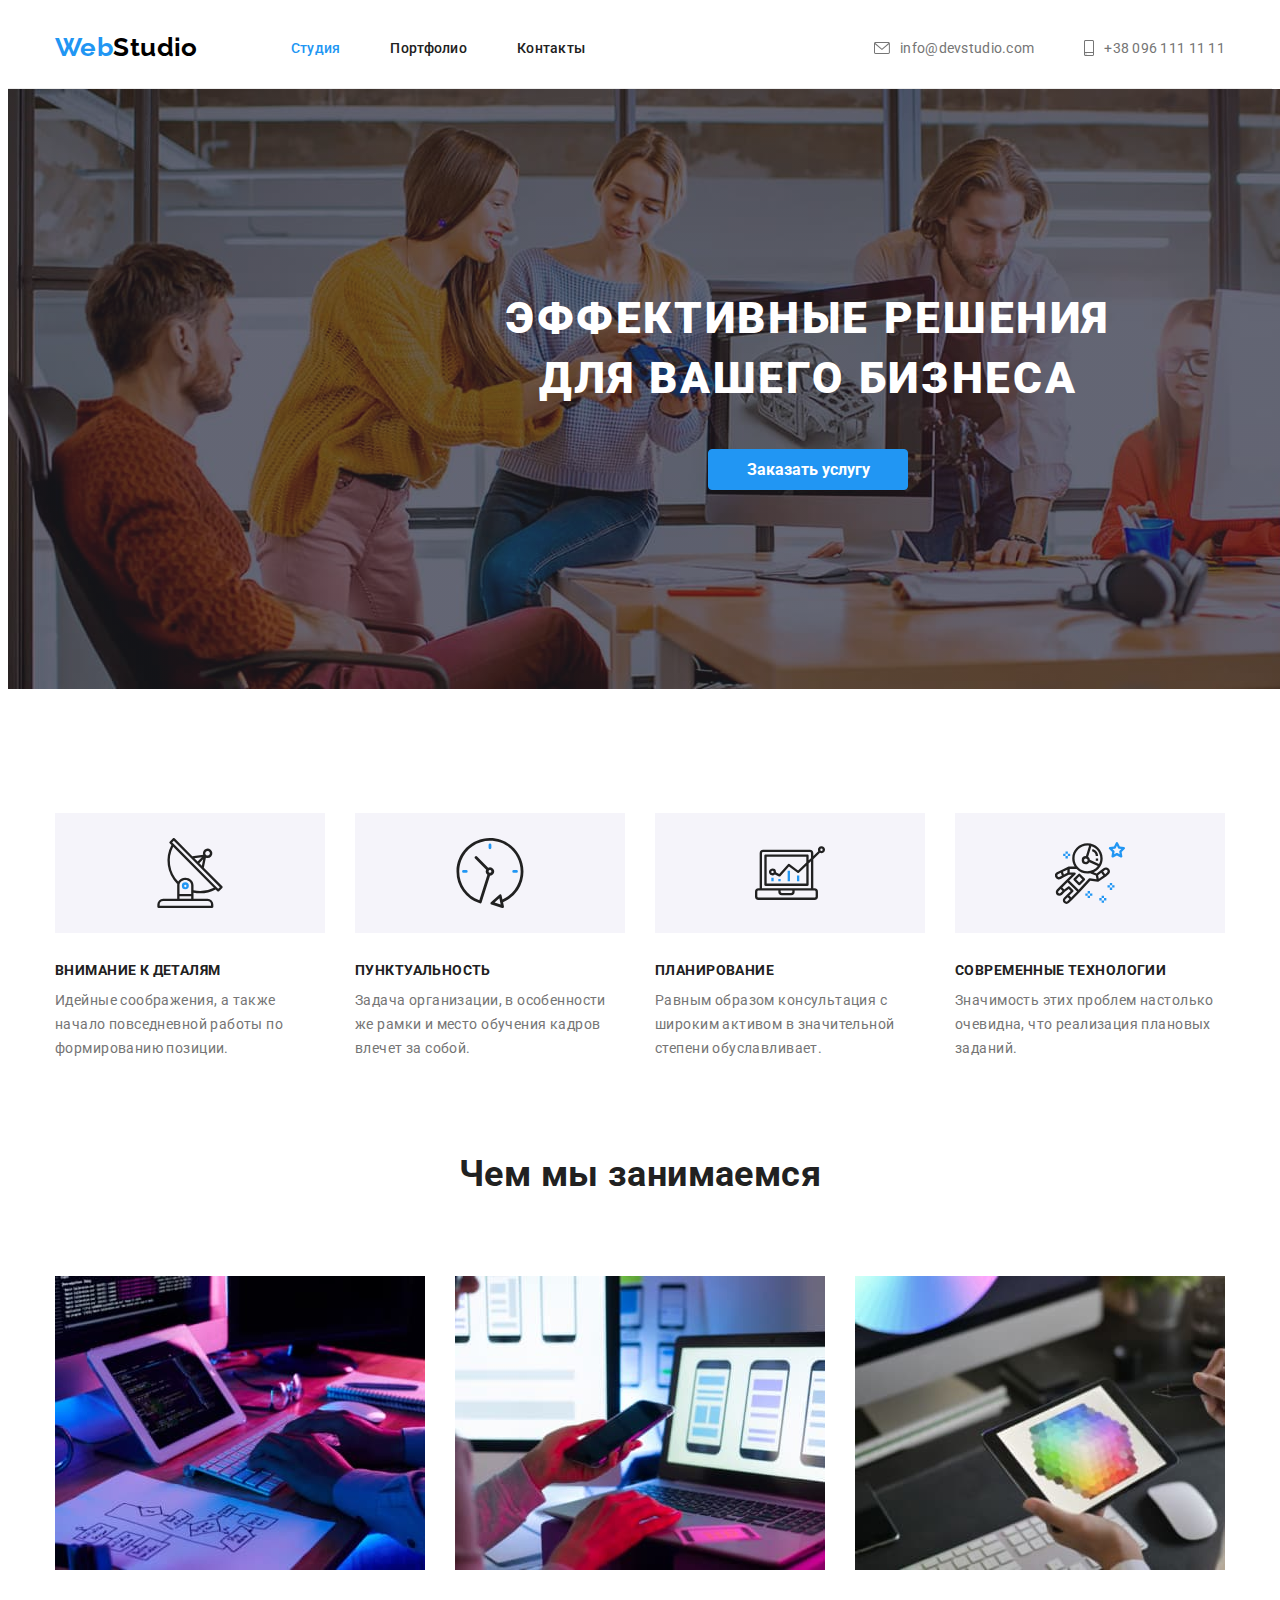
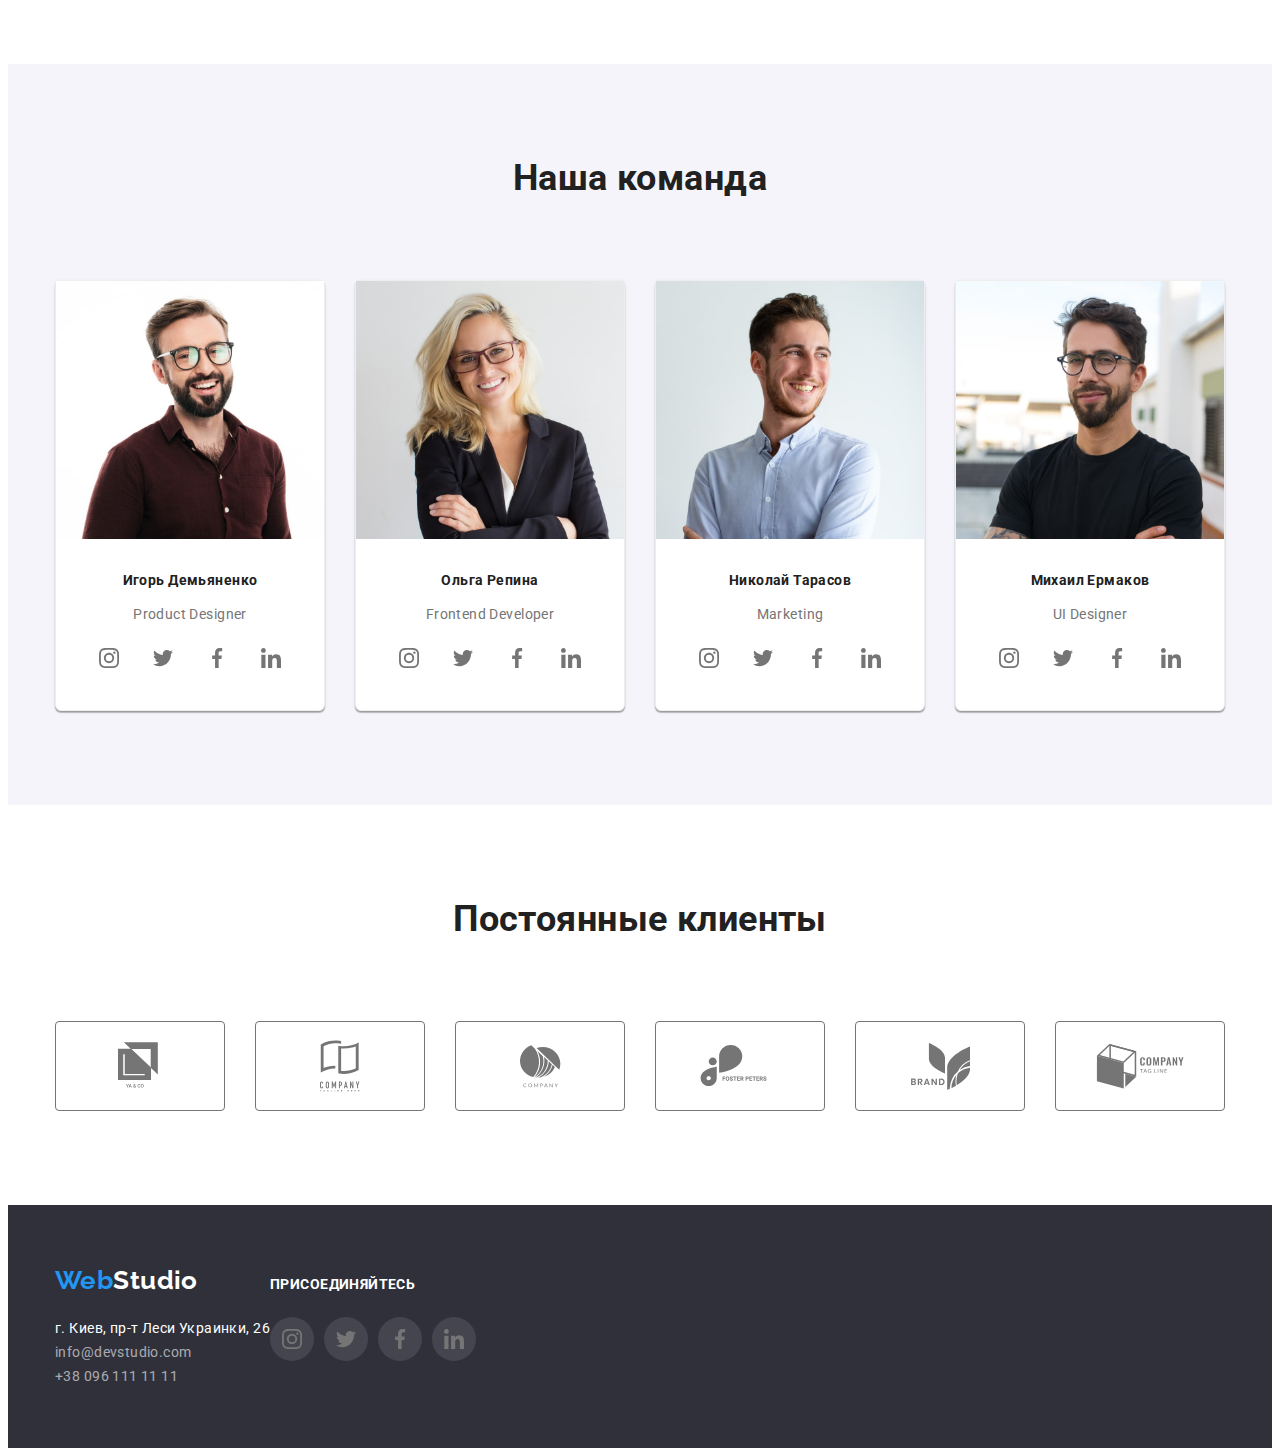
==== index.html @ 6d74dd29 "Start" ====
<!DOCTYPE html>
<html lang="ru">
<!-- сайт на русском языке -->

<head>
    <meta charset="UTF-8">
    <meta http-equiv="X-UA-Compatible" content="IE=edge">
    <meta name="viewport" content="width=device-width, initial-scale=1.0">

    <title>Главная</title>

    <link rel="stylesheet" href="https://cdnjs.cloudflare.com/ajax/libs/modern-normalize/1.0.0/modern-normalize.min.css" integrity="sha512-ISS7cAi1PEhQ8jnbJpJZMd29NlhNj4AWYyLOSp2CE/CsHxTCu+r+t0D2yoJudVrd0/8fTVPUVDzY5Tvli75u/g==" crossorigin="anonymous" />
    <link rel="preconnect" href="https://fonts.gstatic.com">
    <link href="https://fonts.googleapis.com/css2?family=Raleway:wght@700&family=Roboto:wght@400;500;700;900&display=swap" rel="stylesheet">
    <link rel="stylesheet" href="./css/styles.css">
</head>

<body>

    <!-- Header -->
    <header>
        <div class="container header-main">
            <div class="logo-container">
                <a href="index.html" class="logo-link"><span class="logo">Web</span><span
                        class="studio-up">Studio</span></a>
            </div>
            <nav class="site-nav">
                <ul class="navigation-set list">
                    <li class="nav-set-item"><a href="./index.html" class="navigation-links current">Студия</a></li>
                    <li class="nav-set-item"><a href="./portfolio.html" class="navigation-links">Портфолио</a></li>
                    <li class="nav-set-item"><a href="" class="navigation-links">Контакты</a></li>
                </ul>
            </nav>


            <ul class="list contacts-set">
                <li class="contacts-set-item">
                    <a href="mailto:info@devstudio.com" class="header-contacts">
                        <svg class="contact-set-icons envelope">
                            <use href="./images/icons.svg#envelope" width="16" height="12"></use>
                        </svg> info@devstudio.com
                    </a>
                </li>
                <li class="contacts-set-item"><a href="tel:+380961111111" class="header-contacts"><svg
                            class="contact-set-icons smartphone">
                            <use href="./images/icons.svg#smartphone" width="10" height="16"></use>
                        </svg>+38 096 111 11 11</a>
                </li>
            </ul>

        </div>
    </header>

    <!-- main content -->
    <main>

        <!-- HERO> -->
        <section class="hero-section overlay">
            <div class="container">
                <h1 class="hero-title">Эффективные решения <br> для вашего бизнеса</h1>
                <button type="button" class="main-button">
                    Заказать услугу
                </button>
            </div>
        </section>

        <!-- Advantages -->

        <section class="advantages-section section container">
            <h2 class="hidden">Наши преимущества</h2>
            <ul class="grid advantages-set list">
                <li class="grid-item advantages-set-item icon-antenna">
                    <div>
                        <h3 class="advantages-header">Внимание к деталям</h3>
                        <p class="advantages-paragraph">Идейные соображения, а также начало повседневной работы по формированию позиции.</p>
                    </div>
                </li>
                <li class="grid-item advantages-set-item icon-clock">
                    <div>
                        <h3 class="advantages-header">Пунктуальность</h3>
                        <p class="advantages-paragraph">Задача организации, в особенности же рамки и место обучения кадров влечет за собой.</p>
                    </div>
                </li>
                <li class="grid-item advantages-set-item icon-diagramm">
                    <div>
                        <h3 class="advantages-header">Планирование</h3>
                        <p class="advantages-paragraph">Равным образом консультация с широким активом в значительной степени обуславливает.
                        </p>
                    </div>
                </li>
                <li class="grid-item advantages-set-item icon-astronaut">
                    <div>
                        <h3 class="advantages-header">Современные технологии</h3>
                        <p class="advantages-paragraph">Значимость этих проблем настолько очевидна, что реализация плановых заданий.</p>
                    </div>
                </li>
            </ul>
        </section>

        <!-- Work -->

        <section class="work-section section">
            <h2 class="work-section-header">Чем мы занимаемся </h2>
            <div class="container">
                <ul class="grid work-set list">
                    <li class="grid-item work-set-item"><img src="./images/box_1.jpg" alt="Програмист работает на пк" width=370></li>
                    <li class="grid-item work-set-item"><img src="./images/box_2.jpg" alt="веб-дизайнеры разрабатывают интерфейс приложения на смартфон, " width=370></li>
                    <li class="grid-item work-set-item"><img src="./images/box_3.jpg" alt="дизайнер работает над цветовыми решениями на планшете " width=370></li>
                </ul>
            </div>
        </section>

        <!-- Team -->

        <section class="team-section section">
            <h2 class="team-section-header">Наша команда</h2>
            <div class="container">
                <ul class="grid team-set list">
                    <li class="grid-item team-set-item">
                        <img src="./images/team1.jpg" alt="Фото Продукт-дизайнера" Width=270>

                        <h4 class="teammates-names">Игорь Демьяненко</h4>
                        <p class="teammates-position">Product Designer</p>
                        <ul class="list social-icons-set">
                            <li class="social-icons-item ">
                                <a href="" class="social-icons-link">
                                    <svg class="social-icon" width="20" height="20">
                <use href="./images/icons.svg#instagram"></use>
            </svg>
                                </a>
                            </li>
                            <li class="social-icons-item">
                                <a href="" class="social-icons-link">
                                    <svg class="social-icon" width="20" height="20">
                <use href="./images/icons.svg#twitter"></use>
            </svg>
                                </a>
                            </li>
                            <li class="social-icons-item">
                                <a href="" class="social-icons-link">
                                    <svg class="social-icon" width="20" height="20">
                <use href="./images/icons.svg#facebook"></use>
            </svg>
                                </a>
                            </li>
                            <li class="social-icons-item">
                                <a href="" class="social-icons-link">
                                    <svg class="social-icon" width="20" height="20">
                <use href="./images/icons.svg#linkedin"></use>
            </svg>
                                </a>
                            </li>
                        </ul>
                    </li>
                    <li class="grid-item team-set-item">
                        <img src="./images/team2.jpg" alt="фото фронтэнд-разработчика" Width=270>

                        <h4 class="teammates-names">Ольга Репина</h4>
                        <p class="teammates-position">Frontend Developer</p>
                        <ul class="list social-icons-set">
                            <li class="social-icons-item ">
                                <a href="" class="social-icons-link">
                                    <svg class="social-icon" width="20" height="20">
                <use href="./images/icons.svg#instagram"></use>
            </svg>
                                </a>
                            </li>
                            <li class="social-icons-item">
                                <a href="" class="social-icons-link">
                                    <svg class="social-icon" width="20" height="20">
                <use href="./images/icons.svg#twitter"></use>
            </svg>
                                </a>
                            </li>
                            <li class="social-icons-item">
                                <a href="" class="social-icons-link">
                                    <svg class="social-icon" width="20" height="20">
                <use href="./images/icons.svg#facebook"></use>
            </svg>
                                </a>
                            </li>
                            <li class="social-icons-item">
                                <a href="" class="social-icons-link">
                                    <svg class="social-icon" width="20" height="20">
                <use href="./images/icons.svg#linkedin"></use>
            </svg>
                                </a>
                            </li>
                        </ul>
                    </li>

                    <li class="grid-item team-set-item">
                        <img src="./images/team3.jpg" alt="Фото специалиста по маркетингу" Width=270>
                        <h4 class="teammates-names">Николай Тарасов</h4>
                        <p class="teammates-position">Marketing</p>
                        <ul class="list social-icons-set">
                            <li class="social-icons-item ">
                                <a href="" class="social-icons-link">
                                    <svg class="social-icon" width="20" height="20">
                <use href="./images/icons.svg#instagram"></use>
            </svg>
                                </a>
                            </li>
                            <li class="social-icons-item">
                                <a href="" class="social-icons-link">
                                    <svg class="social-icon" width="20" height="20">
                <use href="./images/icons.svg#twitter"></use>
            </svg>
                                </a>
                            </li>
                            <li class="social-icons-item">
                                <a href="" class="social-icons-link">
                                    <svg class="social-icon" width="20" height="20">
                <use href="./images/icons.svg#facebook"></use>
            </svg>
                                </a>
                            </li>
                            <li class="social-icons-item">
                                <a href="" class="social-icons-link">
                                    <svg class="social-icon" width="20" height="20">
                <use href="./images/icons.svg#linkedin"></use>
            </svg>
                                </a>
                            </li>
                        </ul>
                    </li>
                    </li>
                    <li class="grid-item team-set-item">
                        <img src="./images/team4.jpg" alt="Фото дизайнера интерфейса" Width=270>
                        <h4 class="teammates-names">Михаил Ермаков</h4>
                        <p class="teammates-position">UI Designer</p>
                        <ul class="list social-icons-set">
                            <li class="social-icons-item ">
                                <a href="" class="social-icons-link">
                                    <svg class="social-icon" width="20" height="20">
                <use href="./images/icons.svg#instagram"></use>
            </svg>
                                </a>
                            </li>
                            <li class="social-icons-item">
                                <a href="" class="social-icons-link">
                                    <svg class="social-icon" width="20" height="20">
                <use href="./images/icons.svg#twitter"></use>
            </svg>
                                </a>
                            </li>
                            <li class="social-icons-item">
                                <a href="" class="social-icons-link">
                                    <svg class="social-icon" width="20" height="20">
                <use href="./images/icons.svg#facebook"></use>
            </svg>
                                </a>
                            </li>
                            <li class="social-icons-item">
                                <a href="" class="social-icons-link">
                                    <svg class="social-icon" width="20" height="20">
                <use href="./images/icons.svg#linkedin"></use>
            </svg>
                                </a>
                            </li>
                        </ul>
                    </li>

                </ul>
            </div>
        </section>

        <!-- Our clients -->

        <section class="clients-section section container">
            <h2 class="clients-section-header">Постоянные клиенты</h2>

            <ul class="list clients-section-list grid">
                <li class="clients-section-items grid-item">
                    <a href="" class="clients-section-link">
                        <svg class="clients-section-icon" width="44" height="49">
                        <use href="./images\icons.svg#logo1"></use>
                    </svg>
                    </a>
                </li>
                <li class="clients-section-items grid-item">
                    <a href="" class="clients-section-link">
                        <svg class="clients-section-icon" width="40" height="52">
                            <use href="./images\icons.svg#logo2"></use>
                        </svg>
                    </a>
                </li>
                <li class="clients-section-items grid-item">
                    <a href="" class="clients-section-link">
                        <svg class="clients-section-icon" width="41" height="43">
                            <use href="./images\icons.svg#logo3"></use>
                        </svg>
                    </a>
                </li>
                <li class="clients-section-items grid-item">
                    <a href="" class="clients-section-link">
                        <svg class="clients-section-icon" width="80" height="42">
                            <use href="./images\icons.svg#logo4"></use>
                        </svg>
                    </a>
                </li>
                <li class="clients-section-items grid-item">
                    <a href="" class="clients-section-link">
                        <svg class="clients-section-icon" width="59" height="47">
                            <use href="./images\icons.svg#logo5"></use>
                        </svg>
                    </a>
                </li>
                <li class="clients-section-items grid-item">
                    <a href="" class="clients-section-link">
                        <svg class="clients-section-icon" width="89" height="45">
                            <use href="./images\icons.svg#logo6"></use>
                        </svg>
                    </a>
                </li>
            </ul>

        </section>
    </main>

    <!-- Footer -->

    <footer class="main-footer">
        <div class="footer-structure container">
            <div class="footer-info">
                <div class="footer-logo">
                    <a href="index.html" class="logo-link"><span class="logo">Web</span><span
        class="studio-down">Studio</span></a>
                </div>
                <div class="footer-address">
                    <address><span class="actual-address">г. Киев, пр-т Леси Украинки, 26 </span><br>
    <a href="mailto:info@devstudio.com" class="footer-contacts">info@devstudio.com</a><br>
    <a href="tel:+380961111111" class="footer-contacts">+38 096 111 11 11</a>
</address>
                </div>
            </div>
            <div class="footer-social-links">
                <p class="join">присоединяйтесь</p>
                <ul class="list social-icons-set">
                    <li class="social-icons-item ">
                        <a href="" class="social-icons-link">
                            <svg class="social-icon" width="20" height="20">
    <use href="./images/icons.svg#instagram"></use>
</svg>
                        </a>
                    </li>
                    <li class="social-icons-item">
                        <a href="" class="social-icons-link">
                            <svg class="social-icon" width="20" height="20">
    <use href="./images/icons.svg#twitter"></use>
</svg>
                        </a>
                    </li>
                    <li class="social-icons-item">
                        <a href="" class="social-icons-link">
                            <svg class="social-icon" width="20" height="20">
    <use href="./images/icons.svg#facebook"></use>
</svg>
                        </a>
                    </li>
                    <li class="social-icons-item">
                        <a href="" class="social-icons-link">
                            <svg class="social-icon" width="20" height="20">
    <use href="./images/icons.svg#linkedin"></use>
</svg>
                        </a>
                    </li>
                </ul>
            </div>
        </div>
    </footer>


</body>

</html>
---- css/styles.css ----
:root {
  --main-color: #2f303a;
  --important-text-color: #212121;
  --common-text-color: #757575;
  --secondary-text-color: rgba(255, 255, 255, 0.6);
  --important-color: #ffffff;
  --accent-color: #2196f3;
  --background-color-main: #e5e5e5;
  --background-color-secondary: #f5f4fa;
  --borders-color: #eeeeee;
  --grid-item: 3;
}

html {
  box-sizing: border-box;
}

*,
*::after,
*::before {
  box-sizing: inherit;
}

body {
  font-family: Roboto, sans-serif;
  font-style: normal;
  font-weight: 400;
  font-size: 14px;
  line-height: 1.7;
  letter-spacing: 0.03em;
  color: var(--common-text-color);
}

ul.list {
  list-style-type: none;
  padding-left: 0;
  margin-top: 0;
  margin-bottom: 0;
}

img {
  display: block;
  max-width: 100%;
  height: auto;
}

.hidden {
  position: absolute !important;
  clip: rect(1px 1px 1px 1px);
  clip: rect(1px, 1px, 1px, 1px);
  padding: 0 !important;
  border: 0 !important;
  height: 1px !important;
  width: 1px !important;
  overflow: hidden;
}

.section {
  padding-top: 94px;
  padding-bottom: 94px;
}

.container {
  margin-left: auto;
  margin-right: auto;
  width: 1200px;
  padding-left: 15px;
  padding-right: 15px;
}

.grid {
  display: flex;
  flex-wrap: wrap;
  margin-left: -30px;
  margin-top: -30px;
}

.grid-item {
  flex-basis: calc((100% - 30px * var(--grid-item)) / var(--grid-item));
  margin-left: 30px;
  margin-top: 30px;
}

h1,
h2,
h3,
p {
  margin: 0px;
}

/* header styles */

header {
  background-color: var(--important-color);
  border-bottom: 1px solid #ececec;
}

.header-main {
  display: flex;
  align-items: center;
  height: 80px;
}

.logo {
  font-family: Raleway;
  font-weight: 700;
  font-size: 26px;
  line-height: 1.2;
  color: var(--accent-color);
}

.studio-up {
  font-family: Raleway;
  font-weight: 700;
  font-size: 26px;
  line-height: 1.2;
  color: #000000;
}

.logo-link {
  text-decoration: none;
}

.header-contacts {
  display: flex;
  color: var(--common-text-color);
  text-decoration: none;
  padding-top: 32px;
  padding-bottom: 32px;
  align-items: center;
}

.contact-set-icons {
  display: flex;
  fill: currentColor;
  margin-right: 10px;
}

.contacts-set .contacts-set-item:not(:first-child) {
  margin-left: 50px;
}

.contacts-set-item {
  display: flex;
  align-items: center;
}

.header-contacts:hover,
.header-contacts:focus {
  color: var(--accent-color);
  fill: var(--accent-color);
}

.envelope {
  width: 16px;
  height: 12px;
}

.smartphone {
  width: 10px;
  height: 16px;
}

ul.list.contacts-set {
  display: inline-flex;
  margin-left: auto;
}

.site-nav {
  margin-left: 93px;
}

.site-nav,
.header-contacts {
  line-height: 1.2;
  letter-spacing: 0.02em;
}

.site-nav .nav-set-item:not(:first-child) {
  margin-left: 50px;
}

.navigation-set {
  display: flex;
}

.navigation-links:hover,
.navigation-links:focus {
  color: var(--accent-color);
}

.navigation-links {
  display: block;
  font-weight: 500;
  font-size: 14px;
  color: var(--important-text-color);
  text-decoration: none;
  padding-top: 32px;
  padding-bottom: 32px;
}

.navigation-links.current {
  color: var(--accent-color);
}

/* main styles */

/* Hero Section styles */

.hero-section {
  background-color: var(--main-color);
  min-width: 1600px;
  color: var(--important-color);

  margin-top: 0;
  text-align: center;
  height: 600px;
  /* padding-top: 200px; */
}

.hero-title {
  font-weight: 900;
  font-size: 44px;
  line-height: 1.36;
  letter-spacing: 0.06em;
  text-transform: uppercase;
  margin-top: 0px;
  margin-bottom: 40px;
  padding-top: 200px;
  /* outline: 1px solid red; */
}

.overlay {
  height: 600px;
  max-width: 1600px;
  margin-left: auto;
  margin-right: auto;
  background-size: cover;
  background-position: center;
  background-image: linear-gradient(
      to right,
      rgba(47, 48, 58, 0.4),
      rgba(47, 48, 58, 0.4)
    ),
    url(../images/Hero_img.jpg);
}

.main-button {
  display: inline-block;
  background-color: var(--accent-color);
  color: var(--important-color);
  cursor: pointer;
  min-width: 200px;
  padding: 10px 32px;
  font-size: 16px;
  font-weight: 700;
  font-family: inherit;
  border: 1px solid var(--accent-color);
  text-align: center;
  border-radius: 4px;
  margin-bottom: 200px;
}

/* Advantages section styles */

.advantages-section,
.work-section {
  background-color: var(--important-color);
  /* outline: 1px solid blue; */
}

.advantages-section {
  /* margin-bottom: 94px; */
}

.advantages-set .advantages-set-item:not(:first-child) {
  margin-left: 30px;
}

.advantages-header {
  font-weight: 700;
  font-size: 14px;
  line-height: 1.14;
  text-transform: uppercase;
  color: var(--important-text-color);
  padding-top: 30px;
  padding-bottom: 10px;
}

.advantages-set-item .advantages-paragraph {
  margin-top: 0;
  margin-bottom: 0;
}

.advantages-set-item::before {
  content: '';
  display: block;
  height: 120px;
  background-color: var(--background-color-secondary);
  background-size: contain;
  background-repeat: no-repeat;
  background-position: center;
}

.icon-antenna::before {
  background-image: url(../images/antenna_1.svg);
  background-size: 70px;
}

.icon-clock::before {
  background-image: url(../images/clock_1.svg);
  background-size: 70px;
}

.icon-diagramm::before {
  background-image: url(../images/diagram_1.svg);
  background-size: 70px;
}

.icon-astronaut::before {
  background-image: url(../images/astronaut_1.svg);
  background-size: 70px;
}

.advantages-set {
  --grid-item: 4;
}

/* Work section styles*/

.work-section-header,
.team-section-header,
.clients-section-header {
  font-weight: 700;
  font-size: 36px;
  line-height: 1.16;
  text-align: center;
  color: var(--important-text-color);
  margin-top: 0px;
  margin-bottom: 50px;
}

.work-section {
  padding-top: 0;
}

/* Team section styles*/

.team-section {
  background-color: var(--background-color-secondary);
}

.team-set {
  display: flex;
}

.team-set-item {
  display: block;
  text-align: center;
  background-color: var(--important-color);
  border: 1px solid var(--borders-color);
  border-radius: 6px;
  --grid-item: 4;
  padding-bottom: 30px;
  box-shadow: 0px 2px 1px rgba(0, 0, 0, 0.2), 0px 1px 1px rgba(0, 0, 0, 0.14),
    0px 1px 3px rgba(0, 0, 0, 0.12);
}

.teammates-names {
  color: var(--important-text-color);
  margin-top: 30px;
  margin-bottom: 10px;
  text-align: center;
}

.teammates-position {
  text-align: center;
  margin-top: 0;
  margin-bottom: 10px;
}

.social-icons-set {
  display: inline-flex;
}

.social-icons-item {
}

.social-icons-link {
  display: flex;
  justify-content: center;
  align-items: center;
  fill: var(--common-text-color);
  background-color: rgba(255, 255, 255, 0.1);
  border-radius: 50%;
  width: 44px;
  height: 44px;
}

.social-icons-link:hover,
.social-icons-link:focus {
  fill: var(--important-color);
  background-color: var(--accent-color);
}

.social-icons-item + .social-icons-item {
  margin-left: 10px;
}

/* Clients section styles */

ul.list.clients-section-list {
  display: inline-flex;
}

.clients-section-icon {
}

.clients-section-items {
  --grid-item: 6;
}

.clients-section-link {
  display: flex;
  justify-content: center;
  align-items: center;
  width: 170px;
  height: 90px;
  fill: var(--common-text-color);
  border: 1px solid var(--common-text-color);
  border-radius: 4px;
}

.clients-section-link:hover,
.clients-section-link:focus {
  fill: var(--accent-color);
  border: 1px solid var(--accent-color);
}

/* Portfolio page styles */

.filter-buttons {
  display: flex;
  justify-content: center;
}

.filter {
  padding-top: 94px;
  padding-bottom: 34px;
}

.filter-buttons .filter-buttons-item:not(:first-child) {
  margin-left: 8px;
}

.simple-button {
  display: inline-block;
  background-color: var(--background-color-secondary);
  color: var(--important-text-color);
  font-family: inherit;
  font-weight: 500;
  font-size: 16px;
  line-height: 1.6;
  text-align: center;
  cursor: pointer;
  border-radius: 4px;
  border: 1px solid transparent;
  min-width: 75px;
  padding: 6px 22px;
}

.simple-button:hover,
.simple-button:focus {
  background-color: var(--accent-color);
  color: var(--important-color);
  border: 1px solid var(--accent-color);
  box-shadow: 0px 2px 2px rgba(0, 0, 0, 0.12), 0px 1px 2px rgba(0, 0, 0, 0.08),
    0px 3px 1px rgba(0, 0, 0, 0.1);
}

.examples-set-items {
  border: 1px solid var(--borders-color);
  --grid-item: 3;
  padding-bottom: 20px;
}

.examples-set-items:hover {
  box-shadow: 1px 4px 6px rgba(0, 0, 0, 0.16), 0px 4px 4px rgba(0, 0, 0, 0.06),
    0px 1px 1px rgba(0, 0, 0, 0.12);
}

.examples {
  padding-bottom: 94px;
}

.product-header {
  font-weight: 700;
  font-size: 18px;
  line-height: 2;
  letter-spacing: 0.06em;
  color: var(--important-text-color);
  margin-top: 0px;
  margin-bottom: 0px;
  padding-left: 24px;
  padding-right: 24px;
  padding-top: 20px;
}

.product-description {
  font-size: 16px;
  line-height: 1.87;
  margin-top: 0px;
  margin-bottom: 0px;
  padding-left: 24px;
  padding-right: 24px;
}

/* footer styles */

.main-footer {
  background-color: var(--main-color);
  padding-top: 60px;
  padding-bottom: 60px;
}

.footer-logo {
  margin-bottom: 20px;
}

.studio-down {
  font-family: Raleway;
  font-weight: 700;
  font-size: 26px;
  line-height: 1.2;
  color: var(--important-color);
}

.actual-address {
  color: var(--important-color);
  font-style: normal;
}

.footer-contacts {
  color: var(--secondary-text-color);
  text-decoration: none;
  font-style: normal;
}

.footer-contacts:hover,
.footer-contacts:focus {
  color: var(--accent-color);
}

.footer-structure {
  display: flex;
  align-items: baseline;
}

.join {
  color: var(--important-color);
  text-transform: uppercase;
  font-weight: 700;
  margin-bottom: 20px;
}

.footer-info,
.footer-social-links {
  flex-basis: calc((50%-45px) / 2);
}
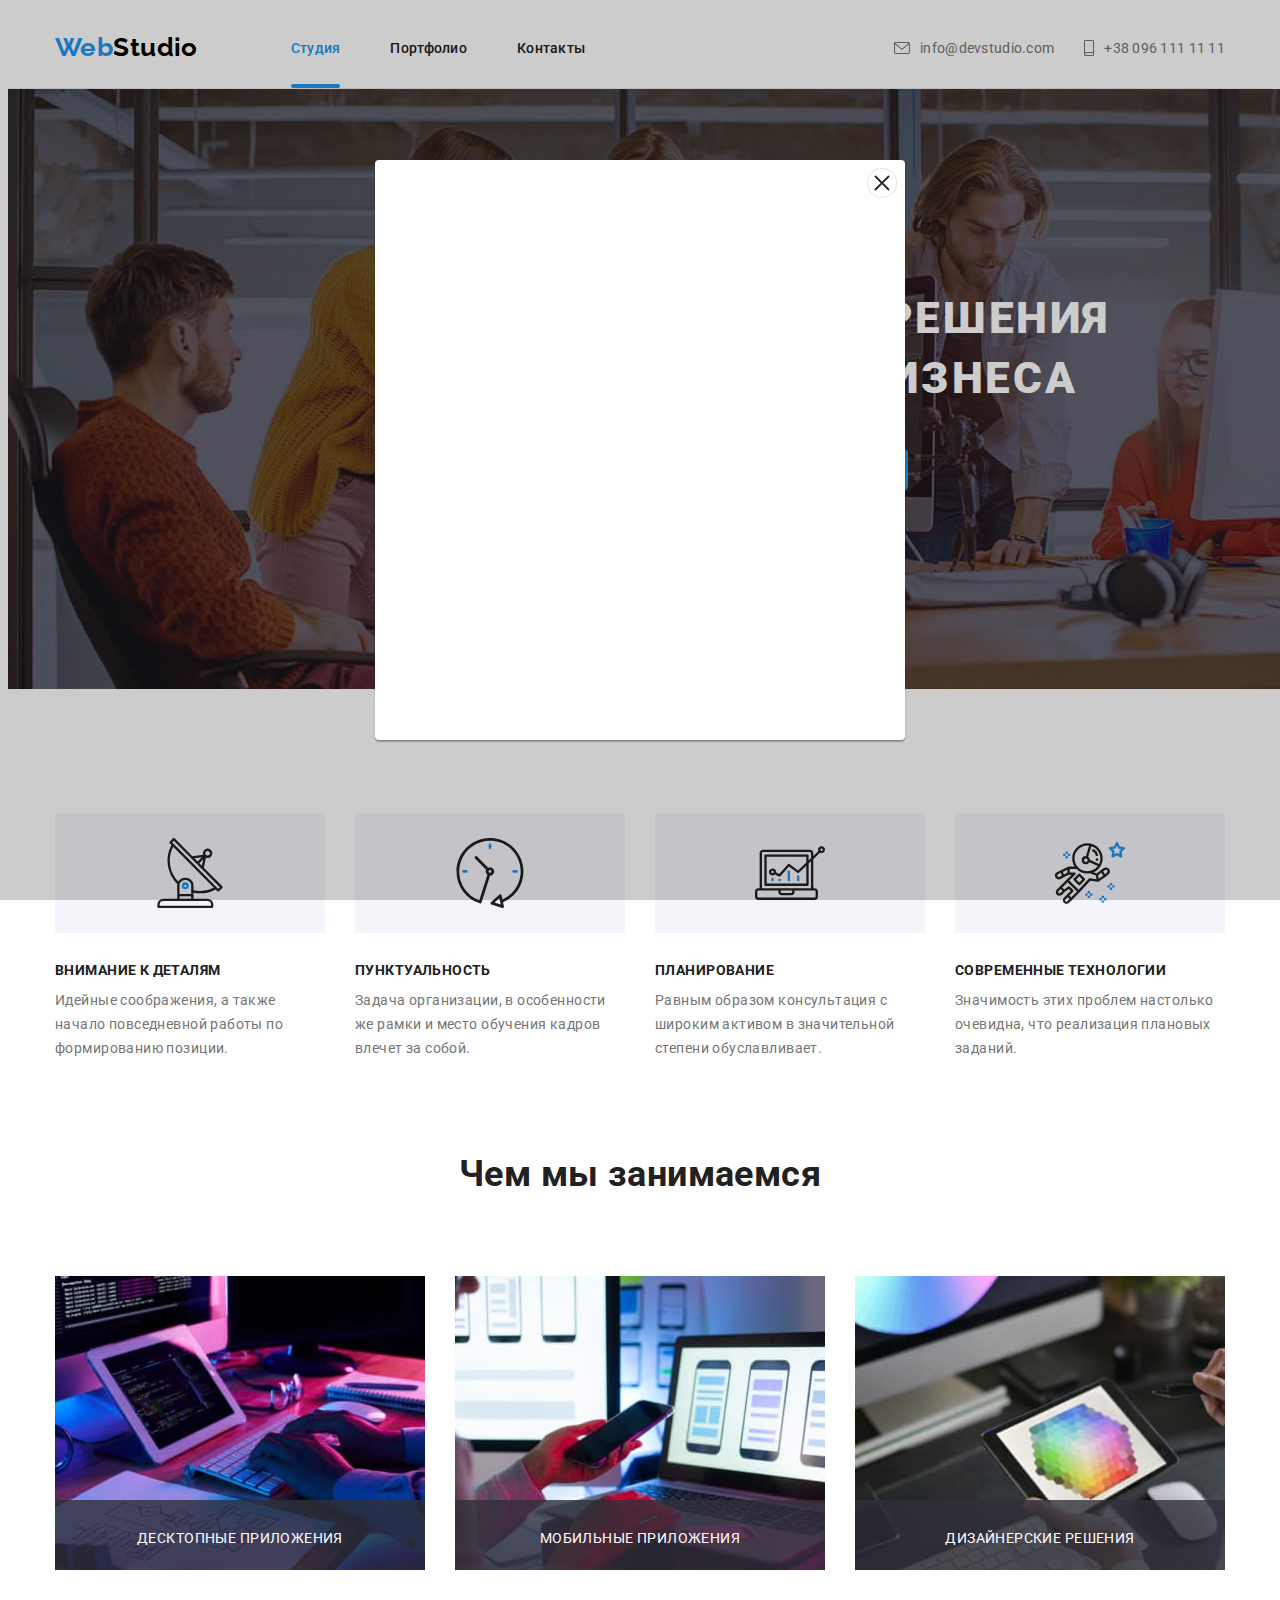
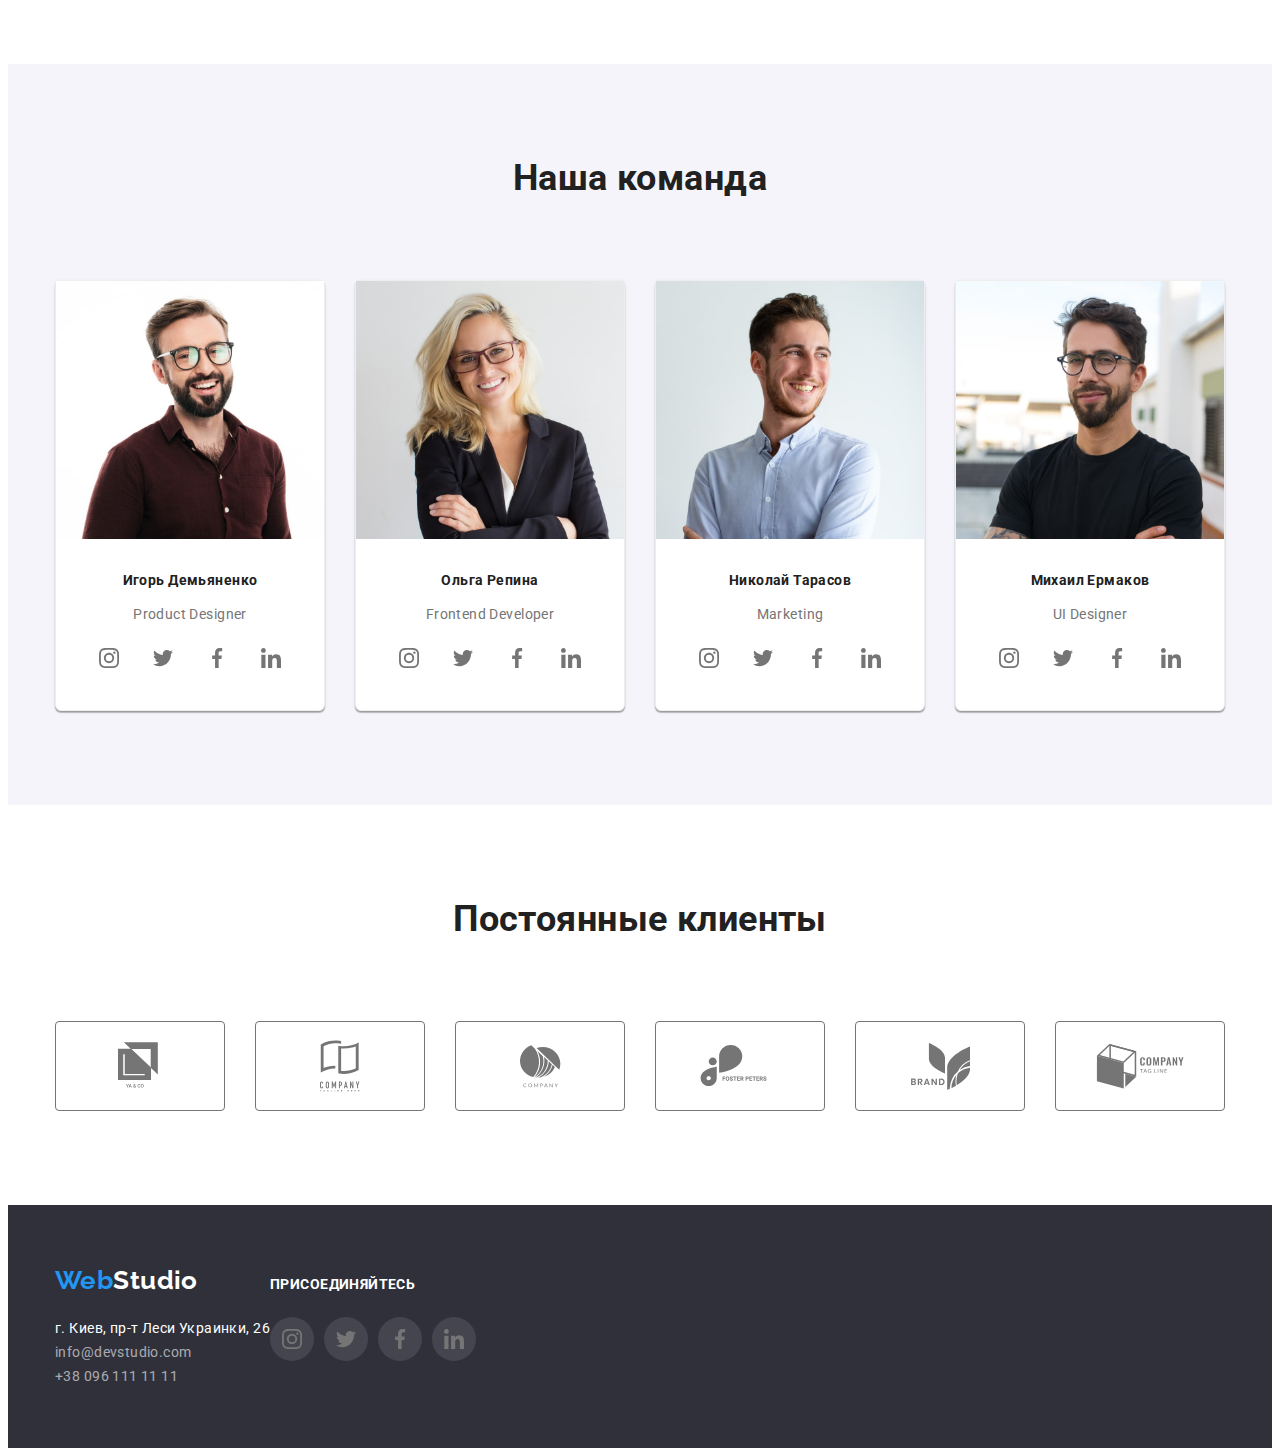
==== commit 6877c842: "modal add" ====
--- a/index.html
+++ b/index.html
@@ -58,11 +58,18 @@
         <section class="hero-section overlay">
             <div class="container">
                 <h1 class="hero-title">Эффективные решения <br> для вашего бизнеса</h1>
-                <button type="button" class="main-button">
+                <button type="button" class="main-button" data-modal-open>
                     Заказать услугу
                 </button>
             </div>
         </section>
+        <div class="backdrop " data-modal>
+            <div class="modal-window">
+                <button type="button" class="close-button" data-modal-close><svg class="icon-close" width="18" height="18">
+                    <use href="./images/icons.svg#icon-close"></use>
+                </svg></button>
+            </div>
+        </div>
 
         <!-- Advantages -->
 
@@ -103,9 +110,9 @@
             <h2 class="work-section-header">Чем мы занимаемся </h2>
             <div class="container">
                 <ul class="grid work-set list">
-                    <li class="grid-item work-set-item"><img src="./images/box_1.jpg" alt="Програмист работает на пк" width=370></li>
-                    <li class="grid-item work-set-item"><img src="./images/box_2.jpg" alt="веб-дизайнеры разрабатывают интерфейс приложения на смартфон, " width=370></li>
-                    <li class="grid-item work-set-item"><img src="./images/box_3.jpg" alt="дизайнер работает над цветовыми решениями на планшете " width=370></li>
+                    <li class="grid-item work-set-item"><img src="./images/box_1.jpg" alt="Програмист работает на пк" width=370><p class="work-section-caption">Десктопные приложения</p></li>
+                    <li class="grid-item work-set-item"><img src="./images/box_2.jpg" alt="веб-дизайнеры разрабатывают интерфейс приложения на смартфон, " width=370><p class="work-section-caption">Мобильные приложения</p></li>
+                    <li class="grid-item work-set-item"><img src="./images/box_3.jpg" alt="дизайнер работает над цветовыми решениями на планшете " width=370><p class="work-section-caption">Дизайнерские решения</p></li>
                 </ul>
             </div>
         </section>
@@ -370,7 +377,7 @@
         </div>
     </footer>
 
-
+<script src="./JavaScript/modal.js"></script>
 </body>
 
 </html>--- a/css/styles.css
+++ b/css/styles.css
@@ -137,7 +137,7 @@
 }
 
 .contacts-set .contacts-set-item:not(:first-child) {
-  margin-left: 50px;
+  margin-left: 30px;
 }
 
 .contacts-set-item {
@@ -191,6 +191,7 @@
 
 .navigation-links {
   display: block;
+  position: relative;
   font-weight: 500;
   font-size: 14px;
   color: var(--important-text-color);
@@ -203,7 +204,67 @@
   color: var(--accent-color);
 }
 
+.current::after {
+  content: '';
+  position: absolute;
+  bottom: 0;
+  display: block;
+  width: 100%;
+  height: 4px;
+  background-color: var(--accent-color);
+  border-radius: 2px;
+}
+
 /* main styles */
+/* Modal window */
+.backdrop {
+  position: fixed;
+  background-color: rgba(0, 0, 0, 0.2);
+  top: 0;
+  bottom: 0;
+  left: 0;
+  right: 0;
+  opacity: 1;
+  z-index: 2;
+}
+.backdrop.is-hidden {
+  opacity: 0;
+  pointer-events: none;
+}
+
+.modal-window {
+  position: absolute;
+  top: 50%;
+  left: 50%;
+  min-width: 530px;
+  min-height: 580px;
+  transform: translate(-50%, -50%);
+  z-index: 3;
+  background-color: var(--important-color);
+  border-radius: 4px;
+  box-shadow: 0px 1px 3px rgba(0, 0, 0, 0.12), 0px 1px 1px rgba(0, 0, 0, 0.14),
+    0px 2px 1px rgba(0, 0, 0, 0.2);
+}
+.close-button {
+  display: flex;
+  position: absolute;
+  right: 8px;
+  top: 8px;
+  width: 30px;
+  height: 30px;
+  padding: 0px;
+  border: 1px solid rgba(0, 0, 0, 0.1);
+  border-radius: 50%;
+  background-color: var(--important-color);
+  justify-content: center;
+  align-items: center;
+  fill: var(--important-text-color);
+}
+
+.close-button:hover,
+.close-button:focus {
+  fill: var(--accent-color);
+}
 
 /* Hero Section styles */
 
@@ -343,7 +404,21 @@
 .work-section {
   padding-top: 0;
 }
-
+.work-set-item {
+  position: relative;
+}
+.work-section-caption {
+  position: absolute;
+  text-align: center;
+  padding-top: 27px;
+  bottom: 0;
+  width: 100%;
+  height: 70px;
+  background-color: rgba(47, 48, 58, 0.8);
+  z-index: 1;
+  color: var(--important-color);
+  text-transform: uppercase;
+}
 /* Team section styles*/
 
 .team-section {
@@ -476,6 +551,7 @@
   border: 1px solid var(--accent-color);
   box-shadow: 0px 2px 2px rgba(0, 0, 0, 0.12), 0px 1px 2px rgba(0, 0, 0, 0.08),
     0px 3px 1px rgba(0, 0, 0, 0.1);
+  transition: transform 250ms cubic-bezier(0.4, 0, 0.2, 1);
 }
 
 .examples-set-items {
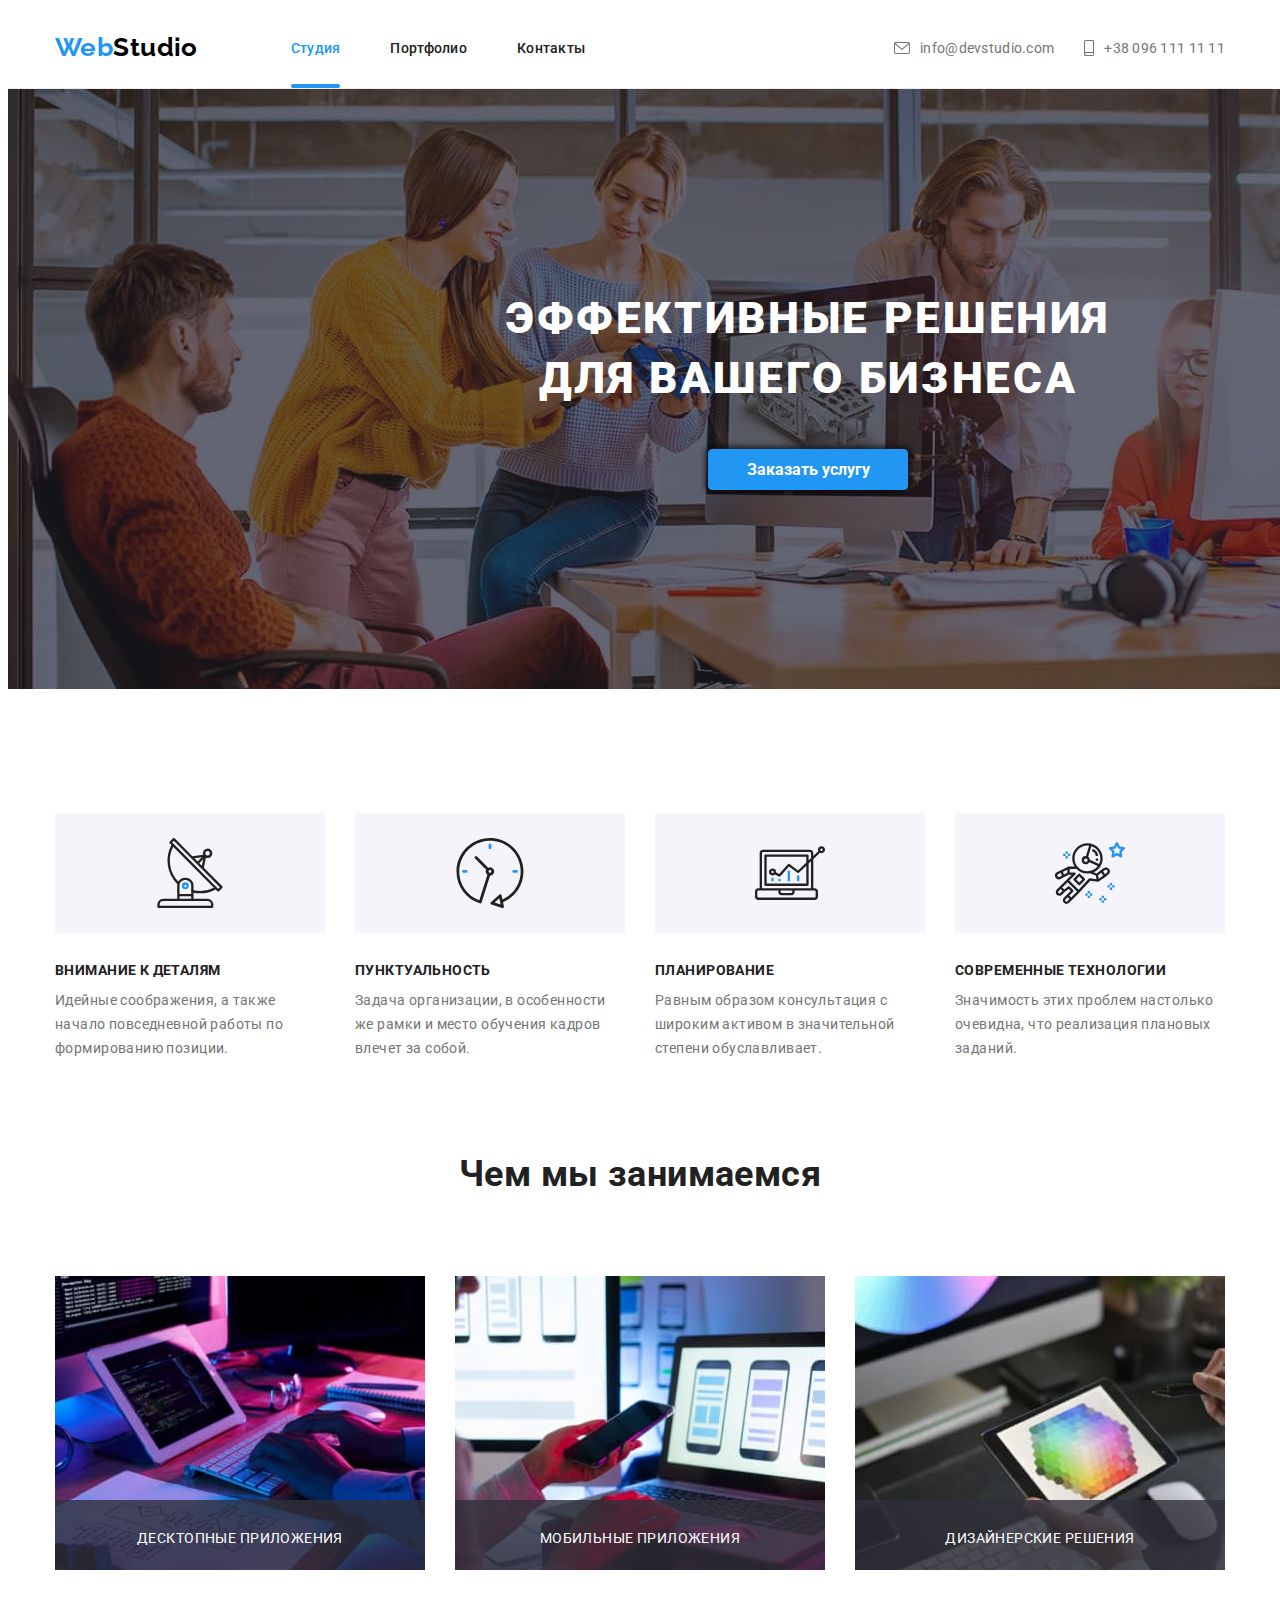
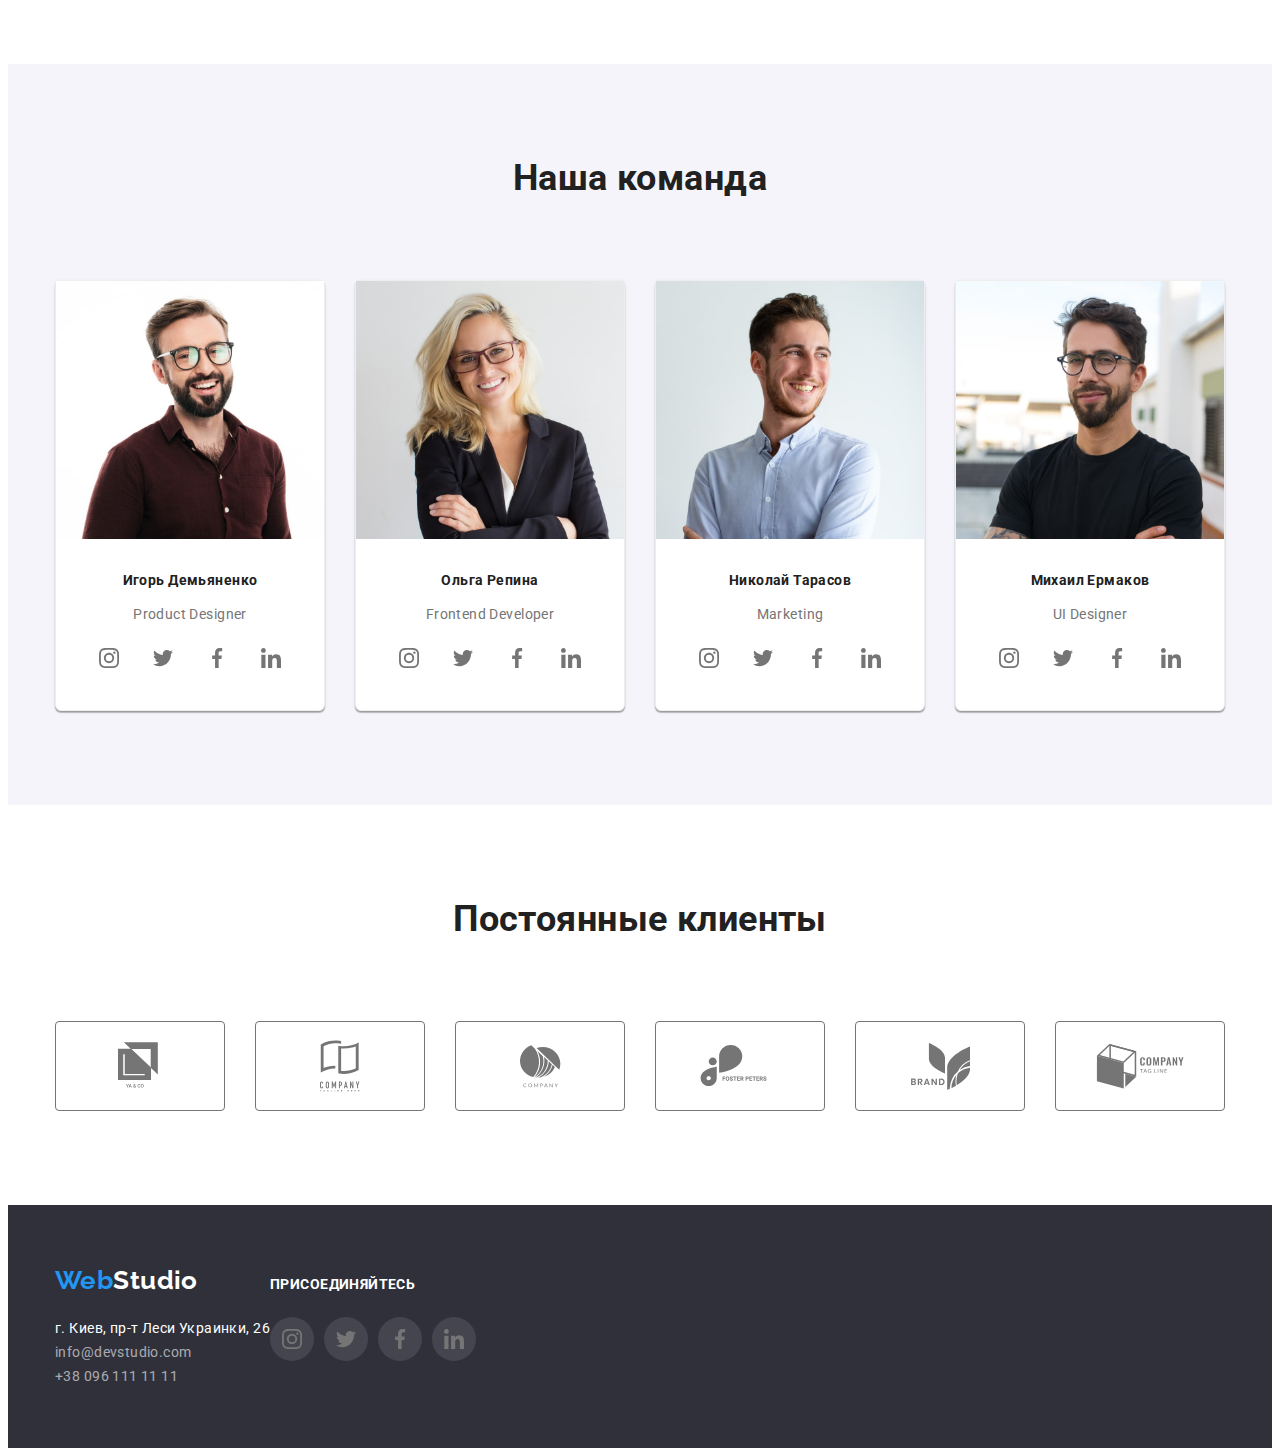
==== commit 5f233fa1: "animation added" ====
--- a/index.html
+++ b/index.html
@@ -63,7 +63,7 @@
                 </button>
             </div>
         </section>
-        <div class="backdrop " data-modal>
+        <div class="backdrop is-hidden" data-modal>
             <div class="modal-window">
                 <button type="button" class="close-button" data-modal-close><svg class="icon-close" width="18" height="18">
                     <use href="./images/icons.svg#icon-close"></use>
--- a/css/styles.css
+++ b/css/styles.css
@@ -226,9 +226,13 @@
   right: 0;
   opacity: 1;
   z-index: 2;
+  transform: scale(1);
+  transition: opacity 250ms cubic-bezier(0.4, 0, 0.2, 1),
+    transform 250ms cubic-bezier(0.4, 0, 0.2, 1);
 }
 .backdrop.is-hidden {
   opacity: 0;
+  transform: scale(0);
   pointer-events: none;
 }
 
@@ -320,6 +324,11 @@
   text-align: center;
   border-radius: 4px;
   margin-bottom: 200px;
+  box-shadow: 0 0 5px 3px #03050a9f;
+  transition: box-shadow 100ms cubic-bezier(0.4, 0, 0.2, 1);
+}
+.main-button:active {
+  box-shadow: inset 0 0 5px 3px #34495e;
 }
 
 /* Advantages section styles */
@@ -529,7 +538,7 @@
 }
 
 .simple-button {
-  display: inline-block;
+  display: inline-flex;
   background-color: var(--background-color-secondary);
   color: var(--important-text-color);
   font-family: inherit;
@@ -542,6 +551,9 @@
   border: 1px solid transparent;
   min-width: 75px;
   padding: 6px 22px;
+  transition-property: background-color, color, box-shadow, border;
+  transition-duration: 250ms;
+  transition-timing-function: cubic-bezier(0.4, 0, 0.2, 1);
 }
 
 .simple-button:hover,
@@ -551,13 +563,14 @@
   border: 1px solid var(--accent-color);
   box-shadow: 0px 2px 2px rgba(0, 0, 0, 0.12), 0px 1px 2px rgba(0, 0, 0, 0.08),
     0px 3px 1px rgba(0, 0, 0, 0.1);
-  transition: transform 250ms cubic-bezier(0.4, 0, 0.2, 1);
 }
 
 .examples-set-items {
   border: 1px solid var(--borders-color);
   --grid-item: 3;
-  padding-bottom: 20px;
+  transition-property: box-shadow, border;
+  transition-duration: 250ms;
+  transition-timing-function: cubic-bezier(0.4, 0, 0.2, 1);
 }
 
 .examples-set-items:hover {
@@ -589,6 +602,35 @@
   margin-bottom: 0px;
   padding-left: 24px;
   padding-right: 24px;
+  padding-bottom: 20px;
+  color: var(--common-text-color);
+}
+.examples-link {
+  text-decoration: none;
+}
+.examples-thumb {
+  position: relative;
+  display: block;
+  overflow: hidden;
+}
+.card-overlay {
+  display: block;
+  position: absolute;
+  padding: 63px 24px;
+  top: 100%;
+  right: 0;
+  width: 100%;
+  height: 100%;
+  background-color: rgba(33, 150, 243, 0.9);
+  font-weight: 400;
+  font-size: 18px;
+  line-height: 1.55;
+  color: var(--important-color);
+}
+.examples-link:hover .card-overlay,
+.examples-link:focus .card-overlay {
+  transform: translateY(-100%);
+  transition: transform 250ms cubic-bezier(0.4, 0, 0.2, 1);
 }
 
 /* footer styles */
